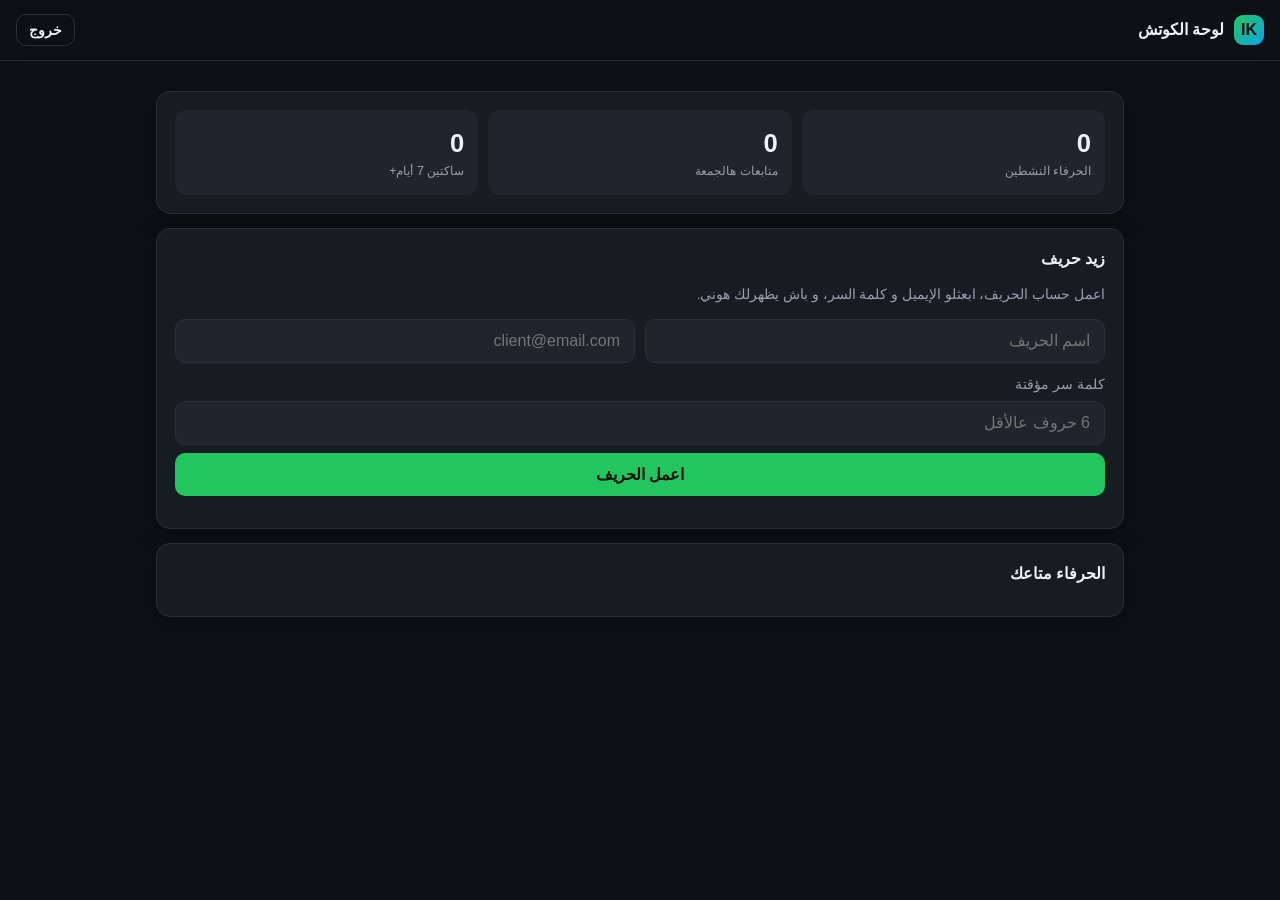
==== app/coach.html @ b81c4c8a "Ikbel Coaching — client-monitoring PWA + coach dashboard (Tunsi) Nutrition client-monitoring system " ====
<!doctype html>
<html lang="ar" dir="rtl">
<head>
  <meta charset="utf-8" />
  <meta name="viewport" content="width=device-width, initial-scale=1, viewport-fit=cover" />
  <meta name="theme-color" content="#0e1116" />
  <title>Ikbel Coaching — الكوتش</title>
  <link rel="stylesheet" href="styles.css" />
</head>
<body>

<div class="topbar">
  <div class="brand"><span class="logo">IK</span> لوحة الكوتش</div>
  <button class="ghost small" id="signout" style="padding:7px 12px">خروج</button>
</div>

<div class="wrap wide">
  <!-- gate shown if a non-coach lands here -->
  <div id="gate" class="card hide center">
    <h3>خاص بالكوتش برك</h3>
    <p class="muted">الحساب هذا مازال موش مسجّل ككوتش.</p>
  </div>

  <!-- CLIENT LIST -->
  <section id="listView">
    <div class="card">
      <div class="stats">
        <div class="stat"><div class="n" id="k_clients">0</div><div class="l">الحرفاء النشطين</div></div>
        <div class="stat"><div class="n" id="k_checkins">0</div><div class="l">متابعات هالجمعة</div></div>
        <div class="stat"><div class="n" id="k_stale">0</div><div class="l">ساكتين 7 أيام+</div></div>
      </div>
    </div>

    <div class="card">
      <h3>زيد حريف</h3>
      <p class="muted small">اعمل حساب الحريف، ابعثلو الإيميل و كلمة السر، و باش يظهرلك هوني.</p>
      <div class="row">
        <input id="nc_name" placeholder="اسم الحريف" />
        <input id="nc_email" type="email" placeholder="client@email.com" />
      </div>
      <label>كلمة سر مؤقتة</label>
      <input id="nc_pass" placeholder="6 حروف عالأقل" />
      <div class="spacer"></div>
      <button id="addClient" class="full">اعمل الحريف</button>
      <p id="nc_msg" class="small center"></p>
    </div>

    <div class="card">
      <h3>الحرفاء متاعك</h3>
      <div id="clientList"></div>
      <p id="noClients" class="muted small center hide">ما فماش حرفاء توّا. زيد واحد لفوق.</p>
    </div>
  </section>

  <!-- CLIENT DETAIL -->
  <section id="detailView" class="hide">
    <button class="ghost small" id="back" style="margin:6px 0">→ الحرفاء الكل</button>
    <div class="card">
      <div style="display:flex; align-items:center; gap:12px">
        <div class="avatar" id="d_avatar">–</div>
        <div>
          <h2 style="margin:0" id="d_name">حريف</h2>
          <p class="muted small" style="margin:2px 0" id="d_goal"></p>
        </div>
      </div>
      <div class="stats" style="margin-top:14px">
        <div class="stat"><div class="n" id="d_weight">–</div><div class="l">آخر وزن</div></div>
        <div class="stat"><div class="n" id="d_change">–</div><div class="l">التغيير</div></div>
        <div class="stat"><div class="n" id="d_streak">0</div><div class="l">أيام متتالية</div></div>
        <div class="stat"><div class="n" id="d_compliance">–</div><div class="l">الالتزام (30 يوم)</div></div>
      </div>
    </div>

    <div class="card">
      <h3>تطوّر الوزن</h3>
      <div id="d_bars" class="bars"></div>
      <p id="d_noWeight" class="muted small center hide">مازال ما فماش وزن مسجّل.</p>
    </div>

    <div class="card">
      <h3>🍽️ آخر الوجبات</h3>
      <div id="d_meals"></div>
      <p id="d_noMeals" class="muted small center hide">مازال ما سجّل حتّى وجبة.</p>
    </div>

    <div class="card">
      <h3>آخر متابعة</h3>
      <div id="d_checkin"><p class="muted small">مازال ما فماش متابعة.</p></div>
      <label>ملاحظاتك للحريف</label>
      <textarea id="d_feedback" placeholder="اكتب ملاحظات باش يشوفها الحريف في الأبليكاسيون..."></textarea>
      <div class="spacer"></div>
      <button id="d_saveFeedback">ابعث الملاحظات</button>
    </div>

    <div class="card">
      <h3>صور التقدّم</h3>
      <div id="d_photos" class="photo-grid"></div>
      <p id="d_noPhotos" class="muted small center hide">مازال ما فماش صور.</p>
    </div>
  </section>
</div>

<div id="toast" class="toast"></div>
<script type="module" src="coach.js"></script>
</body>
</html>
---- app/styles.css ----
/* Ikbel Coaching — shared styles */
:root {
  --bg: #0e1116;
  --surface: #171b22;
  --surface-2: #1f242d;
  --border: #2a313c;
  --text: #eef1f5;
  --muted: #97a1b0;
  --brand: #22c55e;      /* energetic green */
  --brand-dark: #16a34a;
  --danger: #ef4444;
  --amber: #f59e0b;
  --radius: 14px;
  --shadow: 0 6px 24px rgba(0, 0, 0, 0.35);
}

* { box-sizing: border-box; }
html, body { margin: 0; padding: 0; }
body {
  font-family: -apple-system, BlinkMacSystemFont, "Segoe UI", Roboto, sans-serif;
  background: var(--bg);
  color: var(--text);
  line-height: 1.5;
  -webkit-font-smoothing: antialiased;
}

.wrap { max-width: 560px; margin: 0 auto; padding: 16px; padding-bottom: 90px; }
.wrap.wide { max-width: 1000px; }

/* header */
.topbar {
  display: flex; align-items: center; justify-content: space-between;
  gap: 12px; padding: 14px 16px;
  position: sticky; top: 0; z-index: 20;
  background: rgba(14,17,22,0.85); backdrop-filter: blur(8px);
  border-bottom: 1px solid var(--border);
}
.brand { display: flex; align-items: center; gap: 10px; font-weight: 700; }
.brand .logo {
  width: 30px; height: 30px; border-radius: 9px;
  background: linear-gradient(135deg, var(--brand), #0ea5e9);
  display: grid; place-items: center; color: #04120a; font-weight: 900;
}
.muted { color: var(--muted); }
.small { font-size: 0.85rem; }

/* cards */
.card {
  background: var(--surface);
  border: 1px solid var(--border);
  border-radius: var(--radius);
  padding: 18px;
  margin: 14px 0;
  box-shadow: var(--shadow);
}
.card h2, .card h3 { margin: 0 0 12px; }
.card h3 { font-size: 1rem; }

/* forms */
label { display: block; font-size: 0.85rem; color: var(--muted); margin: 12px 0 6px; }
input, select, textarea {
  width: 100%; padding: 12px 14px;
  background: var(--surface-2); color: var(--text);
  border: 1px solid var(--border); border-radius: 10px;
  font-size: 1rem; font-family: inherit;
}
input:focus, select:focus, textarea:focus { outline: 2px solid var(--brand); border-color: transparent; }
textarea { resize: vertical; min-height: 70px; }
.row { display: flex; gap: 10px; }
.row > * { flex: 1; }

button, .btn {
  display: inline-flex; align-items: center; justify-content: center; gap: 8px;
  padding: 12px 18px; border: none; border-radius: 10px;
  background: var(--brand); color: #04120a; font-weight: 700; font-size: 1rem;
  cursor: pointer; font-family: inherit; text-decoration: none;
}
button:hover, .btn:hover { background: var(--brand-dark); }
button:disabled { opacity: 0.55; cursor: default; }
button.ghost, .btn.ghost { background: transparent; color: var(--text); border: 1px solid var(--border); }
button.ghost:hover { background: var(--surface-2); }
button.full { width: 100%; }

/* pills / toggles */
.pill {
  display: inline-flex; align-items: center; gap: 6px;
  padding: 5px 11px; border-radius: 999px; font-size: 0.8rem; font-weight: 600;
  background: var(--surface-2); border: 1px solid var(--border);
}
.pill.good { background: rgba(34,197,94,0.15); color: #4ade80; border-color: transparent; }
.pill.bad  { background: rgba(239,68,68,0.15); color: #f87171; border-color: transparent; }
.pill.warn { background: rgba(245,158,11,0.15); color: #fbbf24; border-color: transparent; }

/* stat tiles */
.stats { display: grid; grid-template-columns: repeat(auto-fit, minmax(120px, 1fr)); gap: 10px; }
.stat { background: var(--surface-2); border-radius: 12px; padding: 14px; }
.stat .n { font-size: 1.6rem; font-weight: 800; }
.stat .l { font-size: 0.78rem; color: var(--muted); }

/* bottom nav (client app) */
.tabbar {
  position: fixed; bottom: 0; left: 0; right: 0; z-index: 30;
  display: flex; background: var(--surface); border-top: 1px solid var(--border);
}
.tabbar button {
  flex: 1; background: none; color: var(--muted); border-radius: 0;
  padding: 10px 4px 8px; font-size: 0.7rem; font-weight: 600;
  display: flex; flex-direction: column; align-items: center; gap: 3px;
}
.tabbar button .ico { font-size: 1.25rem; }
.tabbar button.active { color: var(--brand); }
.tabbar button:hover { background: var(--surface-2); }

/* client list (coach) */
.clientrow {
  display: flex; align-items: center; gap: 12px; padding: 12px;
  border: 1px solid var(--border); border-radius: 12px; margin: 8px 0;
  background: var(--surface); cursor: pointer; text-align: left; width: 100%;
}
.clientrow:hover { background: var(--surface-2); }
.avatar {
  width: 40px; height: 40px; border-radius: 50%; flex: none;
  display: grid; place-items: center; font-weight: 800; color: #04120a;
  background: linear-gradient(135deg, var(--brand), #0ea5e9);
}

.hide { display: none !important; }
.center { text-align: center; }
.spacer { height: 8px; }
.toast {
  position: fixed; left: 50%; bottom: 96px; transform: translateX(-50%);
  background: var(--brand); color: #04120a; font-weight: 700;
  padding: 10px 18px; border-radius: 999px; box-shadow: var(--shadow);
  z-index: 50; opacity: 0; transition: opacity .2s, transform .2s;
}
.toast.show { opacity: 1; transform: translateX(-50%) translateY(-6px); }
.toast.err { background: var(--danger); color: #fff; }

/* simple bars for weight/measure history */
.bars { display: flex; align-items: flex-end; gap: 6px; height: 120px; margin-top: 8px; }
.bars .b { flex: 1; background: var(--brand); border-radius: 6px 6px 0 0; min-height: 4px; position: relative; }
.bars .b span { position: absolute; top: -18px; left: 0; right: 0; text-align: center; font-size: 0.65rem; color: var(--muted); }
.bars .b em { position: absolute; bottom: -18px; left: 0; right: 0; text-align: center; font-size: 0.62rem; color: var(--muted); font-style: normal; }

.grid2 { display: grid; grid-template-columns: 1fr 1fr; gap: 12px; }
@media (max-width: 480px) { .grid2 { grid-template-columns: 1fr; } }

.photo-grid { display: grid; grid-template-columns: repeat(3, 1fr); gap: 8px; }
.photo-grid img { width: 100%; aspect-ratio: 3/4; object-fit: cover; border-radius: 10px; border: 1px solid var(--border); }
.photo-tag { font-size: 0.7rem; color: var(--muted); text-align: center; margin-top: 2px; }

a.link { color: var(--brand); }
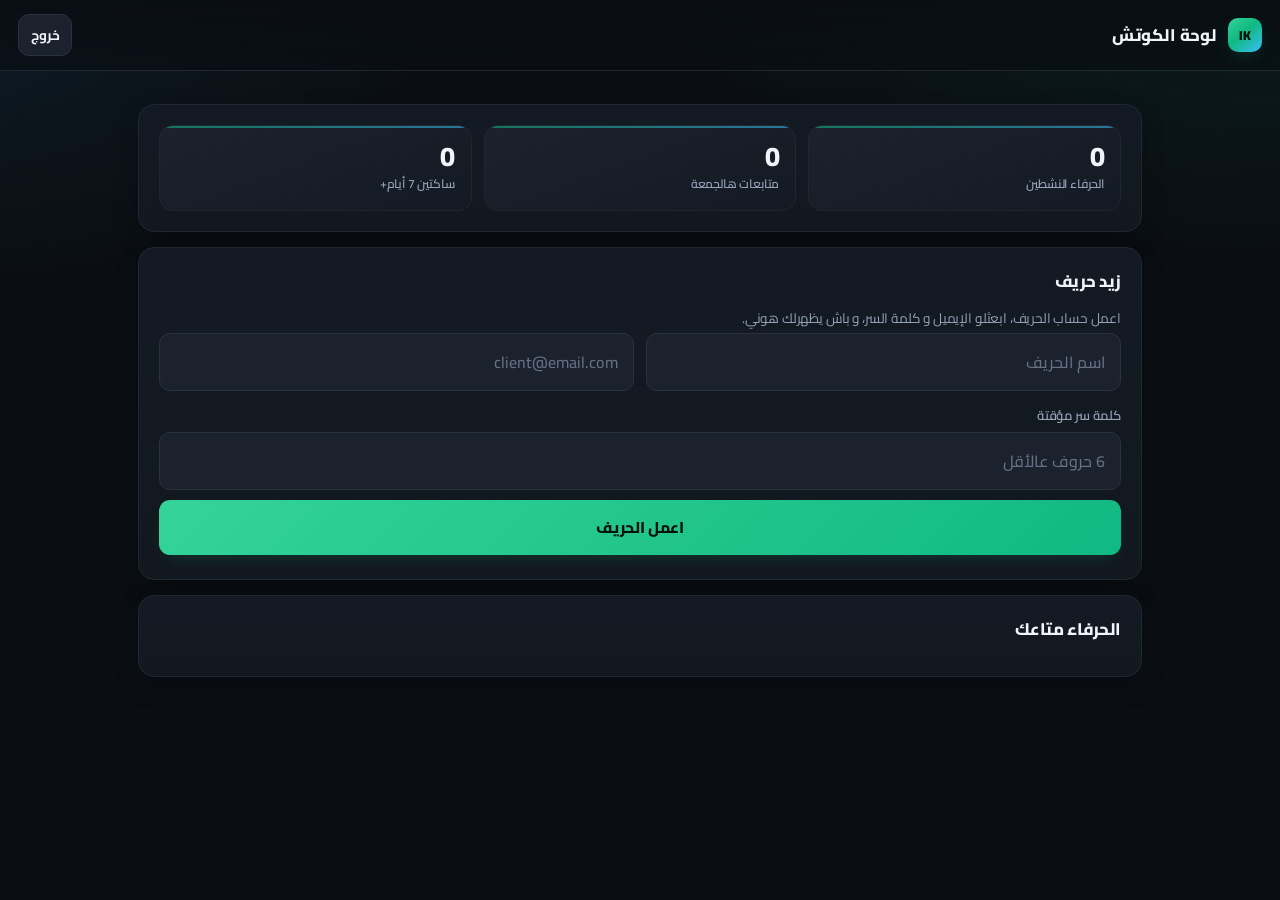
==== commit 615dec0b: "Professional visual redesign + robust add-client flow - New design system: Cairo Arabic font, emeral" ====
--- a/app/coach.html
+++ b/app/coach.html
@@ -3,8 +3,11 @@
 <head>
   <meta charset="utf-8" />
   <meta name="viewport" content="width=device-width, initial-scale=1, viewport-fit=cover" />
-  <meta name="theme-color" content="#0e1116" />
+  <meta name="theme-color" content="#0a0e13" />
   <title>Ikbel Coaching — الكوتش</title>
+  <link rel="preconnect" href="https://fonts.googleapis.com" />
+  <link rel="preconnect" href="https://fonts.gstatic.com" crossorigin />
+  <link href="https://fonts.googleapis.com/css2?family=Cairo:wght@400;500;600;700;800&display=swap" rel="stylesheet" />
   <link rel="stylesheet" href="styles.css" />
 </head>
 <body>
--- a/app/styles.css
+++ b/app/styles.css
@@ -1,152 +1,273 @@
-/* Ikbel Coaching — shared styles */
+/* ==========================================================================
+   Ikbel Coaching — design system  (dark, emerald, professional)
+   ========================================================================== */
 :root {
-  --bg: #0e1116;
-  --surface: #171b22;
-  --surface-2: #1f242d;
-  --border: #2a313c;
-  --text: #eef1f5;
-  --muted: #97a1b0;
-  --brand: #22c55e;      /* energetic green */
-  --brand-dark: #16a34a;
-  --danger: #ef4444;
-  --amber: #f59e0b;
-  --radius: 14px;
-  --shadow: 0 6px 24px rgba(0, 0, 0, 0.35);
+  --bg: #0a0e13;
+  --surface: #141a23;
+  --surface-2: #1b222d;
+  --surface-3: #222b38;
+  --border: #29323f;
+  --border-soft: #1f2731;
+  --text: #f1f5f9;
+  --muted: #94a3b8;
+  --muted-2: #667085;
+  --brand: #10b981;
+  --brand-2: #34d399;
+  --brand-ink: #04140c;
+  --brand-glow: rgba(16, 185, 129, 0.28);
+  --accent: #38bdf8;
+  --danger: #f43f5e;
+  --amber: #fbbf24;
+  --radius: 16px;
+  --radius-sm: 11px;
+  --shadow: 0 10px 30px -12px rgba(0, 0, 0, 0.55);
+  --shadow-lg: 0 24px 60px -18px rgba(0, 0, 0, 0.7);
 }
 
 * { box-sizing: border-box; }
 html, body { margin: 0; padding: 0; }
+html { scroll-behavior: smooth; }
+
 body {
-  font-family: -apple-system, BlinkMacSystemFont, "Segoe UI", Roboto, sans-serif;
-  background: var(--bg);
+  font-family: "Cairo", "Segoe UI", -apple-system, BlinkMacSystemFont, Roboto, sans-serif;
   color: var(--text);
-  line-height: 1.5;
+  line-height: 1.55;
+  letter-spacing: -0.01em;
   -webkit-font-smoothing: antialiased;
-}
-
-.wrap { max-width: 560px; margin: 0 auto; padding: 16px; padding-bottom: 90px; }
-.wrap.wide { max-width: 1000px; }
-
-/* header */
+  text-rendering: optimizeLegibility;
+  background:
+    radial-gradient(1100px 560px at 100% -8%, rgba(16, 185, 129, 0.10), transparent 58%),
+    radial-gradient(900px 480px at -5% 2%, rgba(56, 189, 248, 0.07), transparent 55%),
+    var(--bg);
+  background-attachment: fixed;
+  min-height: 100vh;
+}
+
+::selection { background: var(--brand-glow); }
+
+.wrap { max-width: 580px; margin: 0 auto; padding: 18px; padding-bottom: 104px; }
+.wrap.wide { max-width: 1040px; }
+
+/* ------------------------------ header ---------------------------------- */
 .topbar {
   display: flex; align-items: center; justify-content: space-between;
-  gap: 12px; padding: 14px 16px;
+  gap: 12px; padding: 14px 18px;
   position: sticky; top: 0; z-index: 20;
-  background: rgba(14,17,22,0.85); backdrop-filter: blur(8px);
-  border-bottom: 1px solid var(--border);
-}
-.brand { display: flex; align-items: center; gap: 10px; font-weight: 700; }
+  background: linear-gradient(180deg, rgba(10, 14, 19, 0.92), rgba(10, 14, 19, 0.72));
+  backdrop-filter: saturate(140%) blur(14px);
+  -webkit-backdrop-filter: saturate(140%) blur(14px);
+  border-bottom: 1px solid var(--border-soft);
+}
+.brand { display: flex; align-items: center; gap: 11px; font-weight: 800; font-size: 1.05rem; }
 .brand .logo {
-  width: 30px; height: 30px; border-radius: 9px;
-  background: linear-gradient(135deg, var(--brand), #0ea5e9);
-  display: grid; place-items: center; color: #04120a; font-weight: 900;
-}
+  width: 34px; height: 34px; border-radius: 10px;
+  background: linear-gradient(140deg, var(--brand-2), var(--brand) 45%, var(--accent));
+  display: grid; place-items: center; color: var(--brand-ink);
+  font-weight: 900; font-size: 0.82rem; letter-spacing: 0.02em;
+  box-shadow: 0 6px 18px -6px var(--brand-glow);
+}
+
 .muted { color: var(--muted); }
 .small { font-size: 0.85rem; }
 
-/* cards */
+/* ------------------------------ cards ----------------------------------- */
 .card {
-  background: var(--surface);
-  border: 1px solid var(--border);
+  position: relative;
+  background: linear-gradient(180deg, var(--surface), #12181f);
+  border: 1px solid var(--border-soft);
   border-radius: var(--radius);
-  padding: 18px;
-  margin: 14px 0;
+  padding: 20px;
+  margin: 15px 0;
   box-shadow: var(--shadow);
 }
-.card h2, .card h3 { margin: 0 0 12px; }
-.card h3 { font-size: 1rem; }
-
-/* forms */
-label { display: block; font-size: 0.85rem; color: var(--muted); margin: 12px 0 6px; }
+.card > h2:first-child, .card > h3:first-child { margin-top: 0; }
+.card h2, .card h3 { margin: 0 0 14px; font-weight: 800; letter-spacing: -0.02em; }
+.card h2 { font-size: 1.35rem; }
+.card h3 { font-size: 1.05rem; }
+.card p { margin: 0 0 4px; }
+
+/* ------------------------------ forms ----------------------------------- */
+label {
+  display: block; font-size: 0.82rem; font-weight: 600;
+  color: var(--muted); margin: 14px 0 7px;
+}
 input, select, textarea {
-  width: 100%; padding: 12px 14px;
+  width: 100%; padding: 13px 15px;
   background: var(--surface-2); color: var(--text);
-  border: 1px solid var(--border); border-radius: 10px;
-  font-size: 1rem; font-family: inherit;
-}
-input:focus, select:focus, textarea:focus { outline: 2px solid var(--brand); border-color: transparent; }
-textarea { resize: vertical; min-height: 70px; }
-.row { display: flex; gap: 10px; }
-.row > * { flex: 1; }
-
+  border: 1px solid var(--border); border-radius: var(--radius-sm);
+  font-size: 1rem; font-family: inherit; font-weight: 500;
+  transition: border-color .18s ease, box-shadow .18s ease, background .18s ease;
+}
+input::placeholder, textarea::placeholder { color: var(--muted-2); }
+input:focus, select:focus, textarea:focus {
+  outline: none; border-color: var(--brand);
+  background: var(--surface-3);
+  box-shadow: 0 0 0 4px var(--brand-glow);
+}
+textarea { resize: vertical; min-height: 84px; line-height: 1.6; }
+
+select {
+  appearance: none; -webkit-appearance: none;
+  background-image: url("data:image/svg+xml,%3Csvg xmlns='http://www.w3.org/2000/svg' width='14' height='14' viewBox='0 0 24 24' fill='none' stroke='%2394a3b8' stroke-width='2.5' stroke-linecap='round' stroke-linejoin='round'%3E%3Cpolyline points='6 9 12 15 18 9'/%3E%3C/svg%3E");
+  background-repeat: no-repeat; background-position: left 14px center;
+  padding-left: 40px;
+}
+html[dir="rtl"] select { background-position: left 14px center; }
+
+.row { display: flex; gap: 12px; }
+.row > * { flex: 1; min-width: 0; }
+
+/* ------------------------------ buttons --------------------------------- */
 button, .btn {
   display: inline-flex; align-items: center; justify-content: center; gap: 8px;
-  padding: 12px 18px; border: none; border-radius: 10px;
-  background: var(--brand); color: #04120a; font-weight: 700; font-size: 1rem;
+  padding: 13px 20px; border: none; border-radius: var(--radius-sm);
+  background: linear-gradient(135deg, var(--brand-2), var(--brand));
+  color: var(--brand-ink); font-weight: 800; font-size: 0.98rem;
   cursor: pointer; font-family: inherit; text-decoration: none;
-}
-button:hover, .btn:hover { background: var(--brand-dark); }
-button:disabled { opacity: 0.55; cursor: default; }
-button.ghost, .btn.ghost { background: transparent; color: var(--text); border: 1px solid var(--border); }
-button.ghost:hover { background: var(--surface-2); }
-button.full { width: 100%; }
-
-/* pills / toggles */
+  letter-spacing: -0.01em;
+  box-shadow: 0 8px 20px -10px var(--brand-glow);
+  transition: transform .12s ease, box-shadow .18s ease, background .18s ease, opacity .18s ease;
+}
+button:hover, .btn:hover { transform: translateY(-1px); box-shadow: 0 12px 26px -10px var(--brand-glow); }
+button:active, .btn:active { transform: translateY(0); }
+button:disabled { opacity: 0.5; cursor: default; transform: none; box-shadow: none; }
+
+button.ghost, .btn.ghost {
+  background: var(--surface-2); color: var(--text);
+  border: 1px solid var(--border); box-shadow: none; font-weight: 700;
+}
+button.ghost:hover, .btn.ghost:hover { background: var(--surface-3); border-color: var(--border); transform: translateY(-1px); }
+button.full, .btn.full { width: 100%; }
+
+/* ------------------------------ pills ----------------------------------- */
 .pill {
   display: inline-flex; align-items: center; gap: 6px;
-  padding: 5px 11px; border-radius: 999px; font-size: 0.8rem; font-weight: 600;
-  background: var(--surface-2); border: 1px solid var(--border);
-}
-.pill.good { background: rgba(34,197,94,0.15); color: #4ade80; border-color: transparent; }
-.pill.bad  { background: rgba(239,68,68,0.15); color: #f87171; border-color: transparent; }
-.pill.warn { background: rgba(245,158,11,0.15); color: #fbbf24; border-color: transparent; }
-
-/* stat tiles */
-.stats { display: grid; grid-template-columns: repeat(auto-fit, minmax(120px, 1fr)); gap: 10px; }
-.stat { background: var(--surface-2); border-radius: 12px; padding: 14px; }
-.stat .n { font-size: 1.6rem; font-weight: 800; }
-.stat .l { font-size: 0.78rem; color: var(--muted); }
-
-/* bottom nav (client app) */
+  padding: 5px 12px; border-radius: 999px; font-size: 0.78rem; font-weight: 700;
+  background: var(--surface-3); border: 1px solid var(--border); white-space: nowrap;
+}
+.pill.good { background: rgba(16, 185, 129, 0.14); color: var(--brand-2); border-color: rgba(16, 185, 129, 0.28); }
+.pill.bad  { background: rgba(244, 63, 94, 0.14);  color: #fb7185;        border-color: rgba(244, 63, 94, 0.28); }
+.pill.warn { background: rgba(251, 191, 36, 0.14); color: var(--amber);   border-color: rgba(251, 191, 36, 0.28); }
+
+/* ------------------------------ stat tiles ------------------------------ */
+.stats { display: grid; grid-template-columns: repeat(auto-fit, minmax(118px, 1fr)); gap: 12px; }
+.stat {
+  position: relative; overflow: hidden;
+  background: linear-gradient(160deg, var(--surface-2), var(--surface));
+  border: 1px solid var(--border-soft);
+  border-radius: 14px; padding: 16px;
+}
+.stat::before {
+  content: ""; position: absolute; inset: 0 0 auto 0; height: 2px;
+  background: linear-gradient(90deg, var(--brand), var(--accent));
+  opacity: 0.55;
+}
+.stat .n { font-size: 1.7rem; font-weight: 800; letter-spacing: -0.03em; line-height: 1.1; }
+.stat .l { font-size: 0.76rem; color: var(--muted); margin-top: 3px; font-weight: 600; }
+
+/* ------------------------------ bottom nav ------------------------------ */
 .tabbar {
   position: fixed; bottom: 0; left: 0; right: 0; z-index: 30;
-  display: flex; background: var(--surface); border-top: 1px solid var(--border);
+  display: flex; gap: 2px; padding: 8px 8px calc(8px + env(safe-area-inset-bottom));
+  background: linear-gradient(180deg, rgba(20, 26, 35, 0.86), rgba(12, 16, 22, 0.96));
+  backdrop-filter: saturate(140%) blur(16px);
+  -webkit-backdrop-filter: saturate(140%) blur(16px);
+  border-top: 1px solid var(--border-soft);
 }
 .tabbar button {
-  flex: 1; background: none; color: var(--muted); border-radius: 0;
-  padding: 10px 4px 8px; font-size: 0.7rem; font-weight: 600;
-  display: flex; flex-direction: column; align-items: center; gap: 3px;
-}
-.tabbar button .ico { font-size: 1.25rem; }
-.tabbar button.active { color: var(--brand); }
-.tabbar button:hover { background: var(--surface-2); }
-
-/* client list (coach) */
+  flex: 1; background: none; color: var(--muted); border-radius: 12px;
+  padding: 8px 4px; font-size: 0.68rem; font-weight: 700;
+  display: flex; flex-direction: column; align-items: center; gap: 4px;
+  box-shadow: none; transition: color .16s ease, background .16s ease;
+}
+.tabbar button .ico { font-size: 1.3rem; line-height: 1; filter: grayscale(0.3) opacity(0.8); transition: filter .16s ease, transform .16s ease; }
+.tabbar button:hover { background: rgba(255, 255, 255, 0.03); transform: none; }
+.tabbar button.active { color: var(--brand-2); background: rgba(16, 185, 129, 0.1); }
+.tabbar button.active .ico { filter: none; transform: translateY(-1px); }
+
+/* ------------------------------ client rows (coach) --------------------- */
 .clientrow {
-  display: flex; align-items: center; gap: 12px; padding: 12px;
-  border: 1px solid var(--border); border-radius: 12px; margin: 8px 0;
-  background: var(--surface); cursor: pointer; text-align: left; width: 100%;
-}
-.clientrow:hover { background: var(--surface-2); }
+  display: flex; align-items: center; gap: 13px; padding: 14px;
+  border: 1px solid var(--border-soft); border-radius: 14px; margin: 10px 0;
+  background: linear-gradient(180deg, var(--surface), #12181f);
+  cursor: pointer; text-align: inherit; width: 100%;
+  color: var(--text); font-family: inherit; font-weight: 500;
+  box-shadow: none; letter-spacing: normal;
+  transition: transform .12s ease, border-color .16s ease, background .16s ease;
+}
+.clientrow:hover { transform: translateY(-1px); border-color: var(--border); background: var(--surface-2); }
 .avatar {
-  width: 40px; height: 40px; border-radius: 50%; flex: none;
-  display: grid; place-items: center; font-weight: 800; color: #04120a;
-  background: linear-gradient(135deg, var(--brand), #0ea5e9);
-}
+  width: 44px; height: 44px; border-radius: 13px; flex: none;
+  display: grid; place-items: center; font-weight: 800; font-size: 0.95rem;
+  color: var(--brand-ink);
+  background: linear-gradient(140deg, var(--brand-2), var(--brand) 55%, var(--accent));
+  box-shadow: 0 6px 16px -8px var(--brand-glow);
+}
+
+/* ------------------------------ range sliders --------------------------- */
+input[type="range"] {
+  -webkit-appearance: none; appearance: none;
+  width: 100%; height: 8px; padding: 0; margin: 6px 0 2px;
+  background: var(--surface-3); border: none; border-radius: 999px;
+  box-shadow: none; cursor: pointer;
+}
+input[type="range"]:focus { box-shadow: none; outline: none; }
+input[type="range"]::-webkit-slider-thumb {
+  -webkit-appearance: none; appearance: none;
+  width: 22px; height: 22px; border-radius: 50%;
+  background: linear-gradient(140deg, var(--brand-2), var(--brand));
+  border: 3px solid #0b1117; box-shadow: 0 3px 10px -2px var(--brand-glow); cursor: pointer;
+}
+input[type="range"]::-moz-range-thumb {
+  width: 20px; height: 20px; border-radius: 50%;
+  background: var(--brand); border: 3px solid #0b1117; cursor: pointer;
+}
+
+/* ------------------------------ history bars ---------------------------- */
+.bars { display: flex; align-items: flex-end; gap: 7px; height: 130px; margin: 22px 0 20px; }
+.bars .b {
+  flex: 1; border-radius: 7px 7px 3px 3px; min-height: 6px; position: relative;
+  background: linear-gradient(180deg, var(--brand-2), var(--brand));
+  box-shadow: inset 0 0 0 1px rgba(255, 255, 255, 0.06);
+}
+.bars .b span { position: absolute; top: -19px; left: 0; right: 0; text-align: center; font-size: 0.66rem; color: var(--text); font-weight: 700; }
+.bars .b em { position: absolute; bottom: -19px; left: 0; right: 0; text-align: center; font-size: 0.62rem; color: var(--muted); font-style: normal; }
+
+/* ------------------------------ layout helpers -------------------------- */
+.grid2 { display: grid; grid-template-columns: 1fr 1fr; gap: 13px; }
+@media (max-width: 480px) { .grid2 { grid-template-columns: 1fr; } }
+
+.photo-grid { display: grid; grid-template-columns: repeat(3, 1fr); gap: 9px; }
+.photo-grid img { width: 100%; aspect-ratio: 3/4; object-fit: cover; border-radius: 12px; border: 1px solid var(--border); }
+.photo-tag { font-size: 0.7rem; color: var(--muted); text-align: center; margin-top: 4px; font-weight: 600; }
 
 .hide { display: none !important; }
 .center { text-align: center; }
-.spacer { height: 8px; }
+.spacer { height: 10px; }
+a.link, a.link:visited { color: var(--brand-2); font-weight: 700; text-decoration: none; }
+a.link:hover { text-decoration: underline; }
+
+/* ------------------------------ toast ----------------------------------- */
 .toast {
-  position: fixed; left: 50%; bottom: 96px; transform: translateX(-50%);
-  background: var(--brand); color: #04120a; font-weight: 700;
-  padding: 10px 18px; border-radius: 999px; box-shadow: var(--shadow);
-  z-index: 50; opacity: 0; transition: opacity .2s, transform .2s;
-}
-.toast.show { opacity: 1; transform: translateX(-50%) translateY(-6px); }
-.toast.err { background: var(--danger); color: #fff; }
-
-/* simple bars for weight/measure history */
-.bars { display: flex; align-items: flex-end; gap: 6px; height: 120px; margin-top: 8px; }
-.bars .b { flex: 1; background: var(--brand); border-radius: 6px 6px 0 0; min-height: 4px; position: relative; }
-.bars .b span { position: absolute; top: -18px; left: 0; right: 0; text-align: center; font-size: 0.65rem; color: var(--muted); }
-.bars .b em { position: absolute; bottom: -18px; left: 0; right: 0; text-align: center; font-size: 0.62rem; color: var(--muted); font-style: normal; }
-
-.grid2 { display: grid; grid-template-columns: 1fr 1fr; gap: 12px; }
-@media (max-width: 480px) { .grid2 { grid-template-columns: 1fr; } }
-
-.photo-grid { display: grid; grid-template-columns: repeat(3, 1fr); gap: 8px; }
-.photo-grid img { width: 100%; aspect-ratio: 3/4; object-fit: cover; border-radius: 10px; border: 1px solid var(--border); }
-.photo-tag { font-size: 0.7rem; color: var(--muted); text-align: center; margin-top: 2px; }
-
-a.link { color: var(--brand); }
+  position: fixed; left: 50%; bottom: 104px; transform: translateX(-50%) translateY(10px);
+  background: linear-gradient(135deg, var(--brand-2), var(--brand));
+  color: var(--brand-ink); font-weight: 800;
+  padding: 12px 22px; border-radius: 999px; box-shadow: var(--shadow-lg);
+  z-index: 50; opacity: 0; pointer-events: none;
+  transition: opacity .22s ease, transform .22s ease;
+  max-width: calc(100% - 32px);
+}
+.toast.show { opacity: 1; transform: translateX(-50%) translateY(0); }
+.toast.err { background: linear-gradient(135deg, #fb7185, var(--danger)); color: #fff; }
+
+/* ------------------------------ auth hero ------------------------------- */
+.auth-hero { text-align: center; padding: 6vh 0 8px; }
+.auth-hero .brand { justify-content: center; font-size: 1.5rem; }
+.auth-hero .brand .logo { width: 46px; height: 46px; font-size: 1.05rem; border-radius: 13px; }
+
+/* subtle entrance */
+@keyframes rise { from { opacity: 0; transform: translateY(8px); } to { opacity: 1; transform: none; } }
+.card { animation: rise .32s ease both; }
+@media (prefers-reduced-motion: reduce) {
+  * { animation: none !important; transition: none !important; }
+}
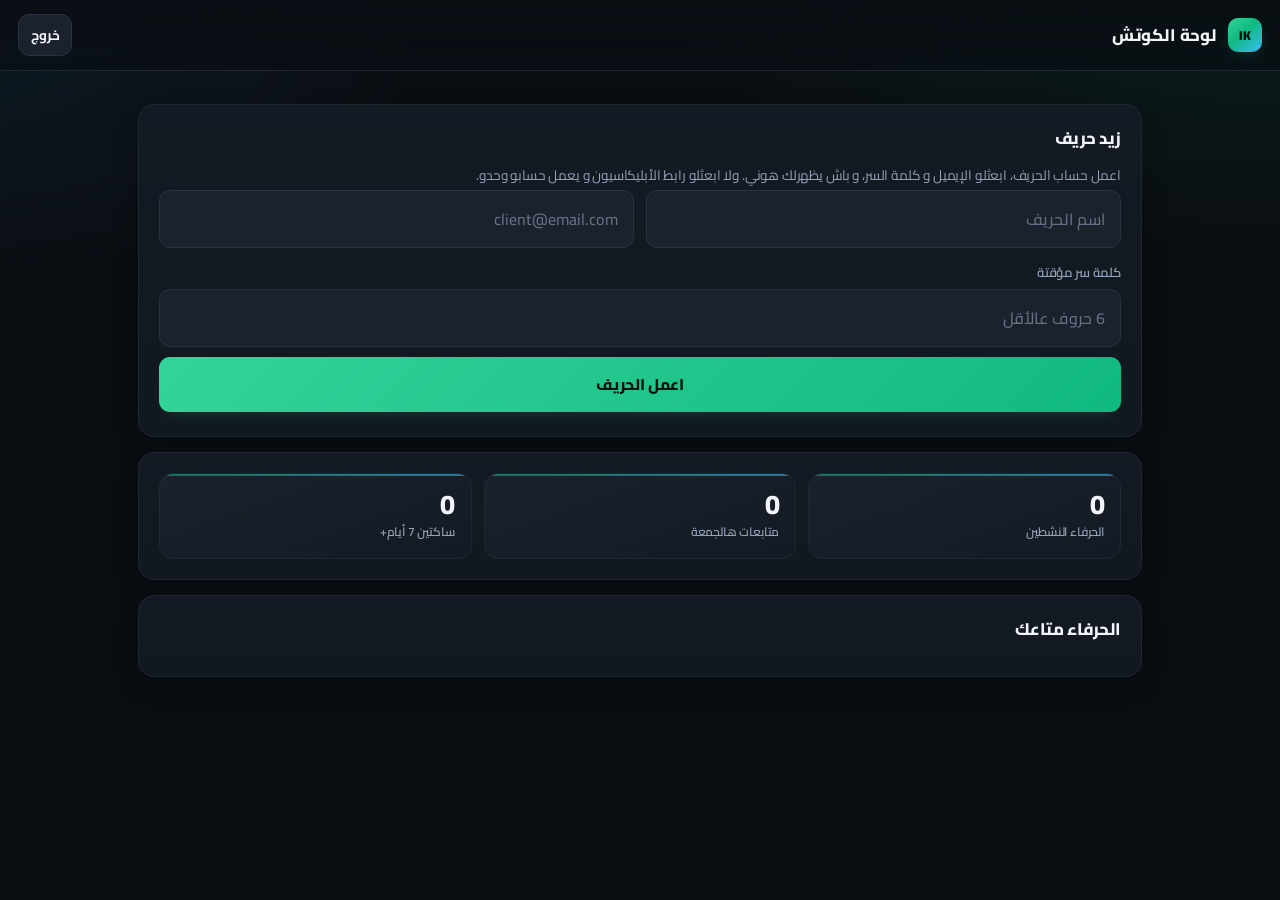
==== commit ea524563: "Move add-client section to top of coach dashboard Add-client card now sits above the stats, with a h" ====
--- a/app/coach.html
+++ b/app/coach.html
@@ -27,16 +27,8 @@
   <!-- CLIENT LIST -->
   <section id="listView">
     <div class="card">
-      <div class="stats">
-        <div class="stat"><div class="n" id="k_clients">0</div><div class="l">الحرفاء النشطين</div></div>
-        <div class="stat"><div class="n" id="k_checkins">0</div><div class="l">متابعات هالجمعة</div></div>
-        <div class="stat"><div class="n" id="k_stale">0</div><div class="l">ساكتين 7 أيام+</div></div>
-      </div>
-    </div>
-
-    <div class="card">
       <h3>زيد حريف</h3>
-      <p class="muted small">اعمل حساب الحريف، ابعثلو الإيميل و كلمة السر، و باش يظهرلك هوني.</p>
+      <p class="muted small">اعمل حساب الحريف، ابعثلو الإيميل و كلمة السر، و باش يظهرلك هوني. ولا ابعثلو رابط الأبليكاسيون و يعمل حسابو وحدو.</p>
       <div class="row">
         <input id="nc_name" placeholder="اسم الحريف" />
         <input id="nc_email" type="email" placeholder="client@email.com" />
@@ -46,6 +38,14 @@
       <div class="spacer"></div>
       <button id="addClient" class="full">اعمل الحريف</button>
       <p id="nc_msg" class="small center"></p>
+    </div>
+
+    <div class="card">
+      <div class="stats">
+        <div class="stat"><div class="n" id="k_clients">0</div><div class="l">الحرفاء النشطين</div></div>
+        <div class="stat"><div class="n" id="k_checkins">0</div><div class="l">متابعات هالجمعة</div></div>
+        <div class="stat"><div class="n" id="k_stale">0</div><div class="l">ساكتين 7 أيام+</div></div>
+      </div>
     </div>
 
     <div class="card">
